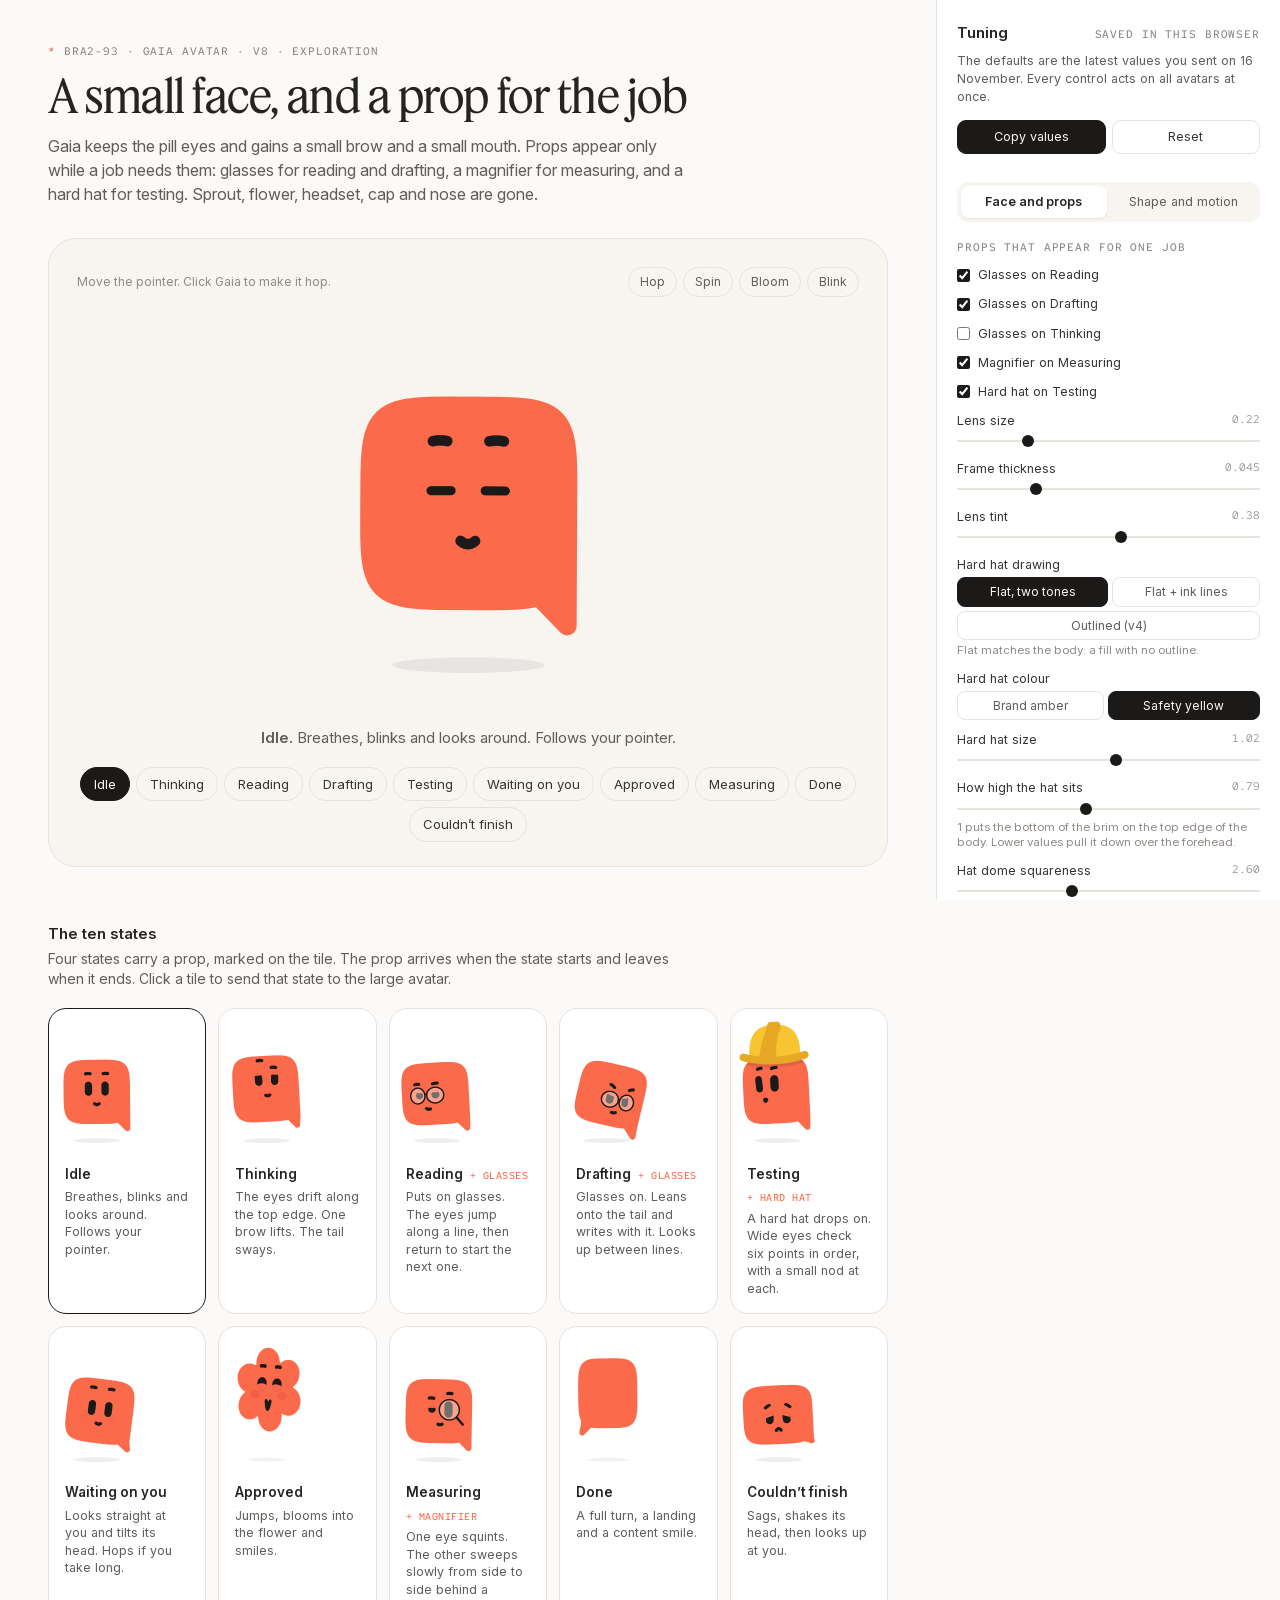
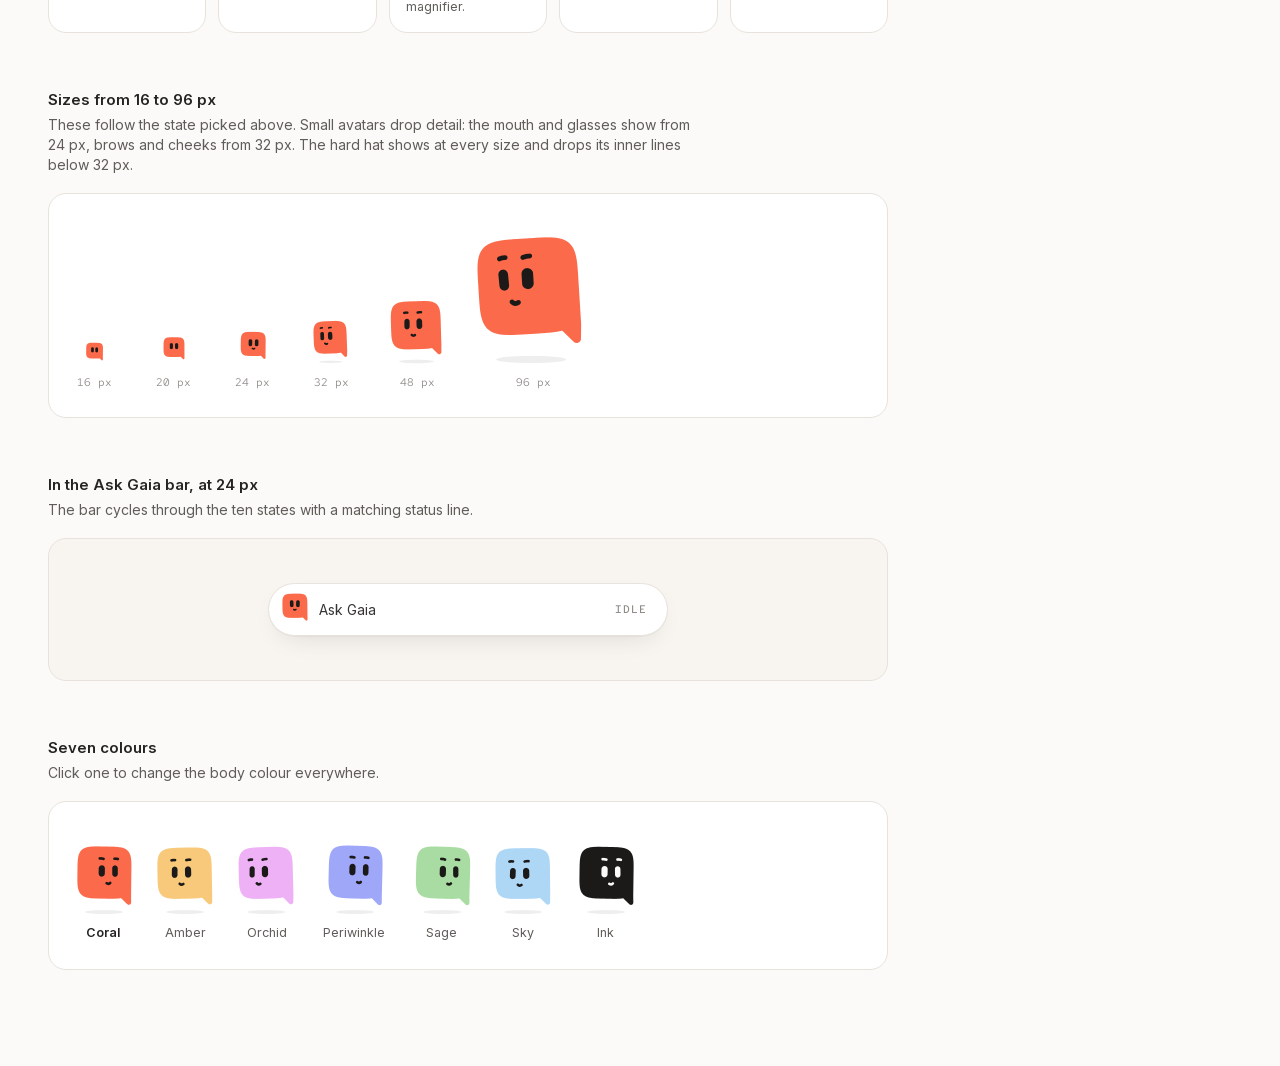
==== gaia-avatar/index.html @ 04c97f19 "feat: add the Gaia avatar exploration (v8)" ====
<!doctype html>
<html lang="en">
<head>
<meta charset="utf-8">
<meta name="viewport" content="width=device-width, initial-scale=1">
<title>Gaia avatar · v8</title>
<style>
@font-face { font-family: 'Feature Deck'; src: url('assets/fonts/FeatureDeck-Regular-Web.woff2') format('woff2'); font-weight: 400; font-display: swap; }
@font-face { font-family: 'Inter'; src: url('assets/fonts/InterVariable.woff2') format('woff2'); font-weight: 100 900; font-display: swap; }
@font-face { font-family: 'Red Hat Mono'; src: url('assets/fonts/RedHatMono-VF.woff2') format('woff2'); font-weight: 300 700; font-display: swap; }

:root {
  --paper: #FCFAF8; --cream: #F8F5F1; --white: #FFFFFF; --ink: #1B1A19;
  --head: #252423; --body: #363433; --text: #5F5C59; --mute: #8E8985;
  --border: #E8E2DC; --faded: #F0EBE5; --coral: #FB6B4B;
  --panel-w: 344px;
}
* { box-sizing: border-box; margin: 0; padding: 0; }
html { background: var(--paper); }
body { font-family: 'Inter', system-ui, sans-serif; color: var(--head); -webkit-font-smoothing: antialiased; font-size: 14px; line-height: 1.45; }
button { font: inherit; color: inherit; background: none; border: 0; cursor: pointer; }

.app { display: grid; grid-template-columns: minmax(0, 1fr) var(--panel-w); min-height: 100vh; }
main { padding: 44px 48px 96px; max-width: 1120px; width: 100%; margin: 0 auto; }

.label { font-family: 'Red Hat Mono', ui-monospace, monospace; font-size: 11px; letter-spacing: .08em; text-transform: uppercase; color: var(--mute); font-weight: 500; }
.label b { color: var(--coral); font-weight: 500; }
h1 { font-family: 'Feature Deck', 'Playfair Display', Georgia, serif; font-weight: 400; font-size: 46px; line-height: 1.05; letter-spacing: -.01em; margin: 12px 0 14px; }
.lede { max-width: 640px; color: var(--text); font-size: 16px; line-height: 1.5; }
h2 { font-size: 15px; font-weight: 600; margin: 0 0 4px; }
.sub { color: var(--text); margin-bottom: 18px; max-width: 660px; }
section.block { margin-top: 56px; }

/* Stage */
.stage { margin-top: 32px; border-radius: 28px; background: var(--cream); border: 1px solid var(--border); padding: 28px 28px 24px; position: relative; transition: background .35s, border-color .35s, color .35s; }
.stage[data-bg="white"] { background: var(--white); }
.stage[data-bg="ink"] { background: var(--ink); border-color: var(--ink); color: var(--paper); }
.stage[data-bg="ink"] .caption, .stage[data-bg="ink"] .stage-hint { color: #C0BBB5; }
.stage[data-bg="ink"] .chip { border-color: #363433; color: #C0BBB5; }
.stage[data-bg="ink"] .chip:hover { border-color: #5F5C59; color: var(--paper); }
.stage[data-bg="ink"] .chip.on { background: var(--paper); color: var(--ink); border-color: var(--paper); }
.stage[data-bg="ink"] .act { color: #C0BBB5; border-color: #363433; }
.stage[data-bg="ink"] .caption strong { color: var(--paper); }
.stage-top { display: flex; justify-content: space-between; align-items: center; }
.stage-hint { color: var(--mute); font-size: 12px; }
.acts { display: flex; gap: 6px; }
.act { font-size: 12px; padding: 5px 11px; border-radius: 999px; border: 1px solid var(--border); color: var(--text); transition: border-color .15s, color .15s; }
.act:hover { border-color: var(--mute); color: var(--head); }
.hero-wrap { height: 430px; display: flex; align-items: center; justify-content: center; padding-top: 50px; }
.caption { text-align: center; color: var(--text); min-height: 22px; margin-bottom: 18px; font-size: 15px; }
.caption strong { color: inherit; font-weight: 600; }
.chips { display: flex; flex-wrap: wrap; gap: 6px; justify-content: center; }
.chip { padding: 7px 13px; border-radius: 999px; border: 1px solid var(--border); background: transparent; font-size: 13px; color: var(--body); transition: background .15s, border-color .15s, color .15s; }
.chip:hover { border-color: var(--mute); }
.chip.on { background: var(--ink); border-color: var(--ink); color: var(--paper); }

/* Avatar host */
.av { position: relative; flex: none; cursor: pointer; }
.av canvas { position: absolute; pointer-events: none; display: block; }

/* Tiles */
.tiles { display: grid; grid-template-columns: repeat(5, minmax(0, 1fr)); gap: 12px; }
.tile { text-align: left; border: 1px solid var(--border); border-radius: 18px; background: var(--white); padding: 18px 16px 16px; display: flex; flex-direction: column; gap: 4px; transition: border-color .15s; }
.tile:hover { border-color: var(--mute); }
.tile.on { border-color: var(--ink); }
.tile .slot { height: 128px; display: flex; align-items: center; justify-content: center; padding-top: 22px; margin-bottom: 6px; }
.tile .name { font-weight: 600; font-size: 13.5px; display: flex; align-items: baseline; gap: 7px; flex-wrap: wrap; }
.tile .tag { font-family: 'Red Hat Mono', monospace; font-size: 10px; letter-spacing: .05em; text-transform: uppercase; color: var(--coral); font-weight: 500; }
.tile .what { color: var(--text); font-size: 12.5px; line-height: 1.4; }

/* Sizes, colours, bar */
.card { border: 1px solid var(--border); border-radius: 18px; background: var(--white); padding: 44px 28px 26px; }
.sizes { display: flex; align-items: flex-end; gap: 44px; }
.size { display: flex; flex-direction: column; align-items: center; gap: 12px; }
.size .px { font-family: 'Red Hat Mono', monospace; font-size: 11px; color: var(--mute); }
.colours { display: flex; gap: 30px; align-items: flex-end; }
.colour { display: flex; flex-direction: column; align-items: center; gap: 10px; font-size: 12.5px; color: var(--text); }
.colour.on { color: var(--head); font-weight: 600; }
.barwrap { background: var(--cream); border-radius: 18px; border: 1px solid var(--border); padding: 44px 28px; display: flex; justify-content: center; }
.bar { display: flex; align-items: center; gap: 12px; background: var(--white); border: 1px solid var(--border); border-radius: 999px; padding: 10px 20px 10px 14px; min-width: 400px; box-shadow: 0 1px 0 rgba(27,26,25,.03), 0 10px 28px -14px rgba(27,26,25,.18); }
.bar .status { font-size: 14px; color: var(--body); transition: opacity .22s; white-space: nowrap; }
.bar .status.out { opacity: 0; }
.bar .state { margin-left: auto; padding-left: 18px; }

/* Panel */
aside { position: sticky; top: 0; height: 100vh; overflow-y: auto; border-left: 1px solid var(--border); background: var(--white); padding: 22px 20px 40px; }
aside header { display: flex; align-items: baseline; justify-content: space-between; margin-bottom: 4px; }
aside .note { color: var(--text); font-size: 12.5px; margin-bottom: 14px; }
.panel-btns { display: flex; gap: 6px; margin-bottom: 6px; }
.pbtn { flex: 1; font-size: 12.5px; padding: 7px 10px; border-radius: 9px; border: 1px solid var(--border); color: var(--body); }
.pbtn:hover { border-color: var(--mute); }
.pbtn.primary { background: var(--ink); color: var(--paper); border-color: var(--ink); }
.toast { font-size: 12px; color: var(--text); min-height: 18px; margin-bottom: 4px; }
.tabs { display: flex; gap: 4px; background: var(--cream); border-radius: 11px; padding: 4px; margin-bottom: 4px; }
.tab { flex: 1; font-size: 12.5px; padding: 7px 8px; border-radius: 8px; color: var(--text); }
.tab.on { background: var(--white); color: var(--head); font-weight: 600; box-shadow: 0 1px 2px rgba(27,26,25,.08); }
.tabpane[hidden] { display: none; }
.grp { border-top: 1px solid var(--border); padding: 14px 0 6px; }
.tabpane .grp:first-child { border-top: 0; }
.grp h3 { font-family: 'Red Hat Mono', monospace; font-size: 11px; letter-spacing: .08em; text-transform: uppercase; color: var(--mute); font-weight: 500; margin-bottom: 10px; }
.row { display: grid; grid-template-columns: 1fr auto; column-gap: 8px; row-gap: 3px; margin-bottom: 11px; }
.row .lab { font-size: 12.5px; color: var(--body); }
.row output { font-family: 'Red Hat Mono', monospace; font-size: 11px; color: var(--mute); }
.row input[type=range] { grid-column: 1 / -1; }
.row .hint { grid-column: 1 / -1; font-size: 11.5px; color: var(--mute); line-height: 1.35; }
input[type=range] { -webkit-appearance: none; appearance: none; width: 100%; height: 16px; background: transparent; cursor: pointer; }
input[type=range]::-webkit-slider-runnable-track { height: 2px; background: var(--border); border-radius: 2px; }
input[type=range]::-webkit-slider-thumb { -webkit-appearance: none; width: 12px; height: 12px; border-radius: 50%; background: var(--ink); margin-top: -5px; transition: transform .12s; }
input[type=range]:hover::-webkit-slider-thumb { transform: scale(1.25); }
input[type=range]::-moz-range-track { height: 2px; background: var(--border); }
input[type=range]::-moz-range-thumb { width: 12px; height: 12px; border: 0; border-radius: 50%; background: var(--ink); }
.seg { grid-column: 1 / -1; display: flex; gap: 4px; flex-wrap: wrap; }
.seg button { flex: 1 1 auto; font-size: 12px; padding: 5px 9px; border-radius: 8px; border: 1px solid var(--border); color: var(--text); white-space: nowrap; }
.seg button.on { background: var(--ink); color: var(--paper); border-color: var(--ink); }
.swatches { grid-column: 1 / -1; display: flex; gap: 7px; }
.swatches button { width: 24px; height: 24px; border-radius: 8px; border: 1px solid rgba(27,26,25,.08); }
.swatches button.on { outline: 2px solid var(--ink); outline-offset: 2px; }
.check { display: flex; align-items: center; gap: 8px; font-size: 12.5px; color: var(--body); margin-bottom: 11px; cursor: pointer; }
.check input { accent-color: var(--ink); }

.strip-body { background: #fff; padding: 12px; }
</style>
</head>
<body>
<div class="app" id="app">
  <main>
    <div class="label"><b>*</b> BRA2-93 · Gaia avatar · v8 · exploration</div>
    <h1>A small face, and a prop for the job</h1>
    <p class="lede">Gaia keeps the pill eyes and gains a small brow and a small mouth. Props appear only while a job needs them: glasses for reading and drafting, a magnifier for measuring, and a hard hat for testing. Sprout, flower, headset, cap and nose are gone.</p>

    <div class="stage" id="stage" data-bg="cream">
      <div class="stage-top">
        <span class="stage-hint">Move the pointer. Click Gaia to make it hop.</span>
        <div class="acts" id="acts"></div>
      </div>
      <div class="hero-wrap"><div class="av" id="hero"></div></div>
      <p class="caption" id="caption"></p>
      <div class="chips" id="chips"></div>
    </div>

    <section class="block">
      <h2>The ten states</h2>
      <p class="sub">Four states carry a prop, marked on the tile. The prop arrives when the state starts and leaves when it ends. Click a tile to send that state to the large avatar.</p>
      <div class="tiles" id="tiles"></div>
    </section>

    <section class="block">
      <h2>Sizes from 16 to 96 px</h2>
      <p class="sub">These follow the state picked above. Small avatars drop detail: the mouth and glasses show from 24 px, brows and cheeks from 32 px. The hard hat shows at every size and drops its inner lines below 32 px.</p>
      <div class="card"><div class="sizes" id="sizes"></div></div>
    </section>

    <section class="block">
      <h2>In the Ask Gaia bar, at 24 px</h2>
      <p class="sub">The bar cycles through the ten states with a matching status line.</p>
      <div class="barwrap"><div class="bar"><div class="av" id="barAv"></div><span class="status" id="barStatus"></span><span class="label state" id="barState"></span></div></div>
    </section>

    <section class="block">
      <h2>Seven colours</h2>
      <p class="sub">Click one to change the body colour everywhere.</p>
      <div class="card"><div class="colours" id="colours"></div></div>
    </section>
  </main>

  <aside>
    <header><h2>Tuning</h2><span class="label">saved in this browser</span></header>
    <p class="note">The defaults are the latest values you sent on 16 November. Every control acts on all avatars at once.</p>
    <div class="panel-btns">
      <button class="pbtn primary" id="copy">Copy values</button>
      <button class="pbtn" id="reset">Reset</button>
    </div>
    <div class="toast" id="toast"></div>
    <div class="tabs">
      <button class="tab on" data-tab="features">Face and props</button>
      <button class="tab" data-tab="base">Shape and motion</button>
    </div>
    <div class="tabpane" id="pane-features"></div>
    <div class="tabpane" id="pane-base" hidden></div>
  </aside>
</div>

<script src="assets/v8-avatar.js"></script>
<script>
(() => {
'use strict';
const { params, DEFAULTS, BASE_GROUPS, FEATURE_GROUPS, COLOURS, STATES, STATE_ORDER, propOf, Avatar, avatars, pointer, saveParams } = window.GaiaV8;
const $ = (s) => document.querySelector(s);
const el = (tag, attrs = {}, text) => { const n = document.createElement(tag); for (const k in attrs) n.setAttribute(k, attrs[k]); if (text !== undefined) n.textContent = text; return n; };

/* ───────── check mode: ?strip=<state>,<state>&do=<move> lays frames out in a grid ───────── */
const q = new URLSearchParams(location.search);
if (q.has('strip')) {
  document.body.className = 'strip-body'; document.body.innerHTML = '';
  const names = q.get('strip').split(','), n = +q.get('n') || 20, step = +q.get('step') || 0.08, px = +q.get('px') || 90, cols = +q.get('cols') || 10, act = q.get('do');
  if (q.get('colour')) params.colour = '#' + q.get('colour');
  if (q.get('set')) Object.assign(params, JSON.parse(q.get('set')));
  const cell = Math.round(px * 2.1), rows = Math.ceil(n / cols), out = document.createElement('canvas');
  out.width = cols * cell; out.height = rows * cell * names.length; document.body.appendChild(out);
  const octx = out.getContext('2d'); octx.fillStyle = '#F8F5F1'; octx.fillRect(0, 0, out.width, out.height);
  names.forEach((st, row) => {
    const a = new Avatar(document.createElement('div'), { px, seed: 3, detached: true });
    for (let i = 0; i < 90; i++) a.update(1 / 60);
    if (STATES[st]) a.setState(st);
    if (act === 'spin') a.spinOnce(); if (act === 'hop') a.hop(1); if (act === 'bloom') a.bloomPulse(); if (act === 'colour') a.setColour('#9FA7F8', true);
    for (let f = 0; f < n; f++) {
      const sub = Math.max(1, Math.round(step * 120)); for (let i = 0; i < sub; i++) a.update(step / sub);
      a.draw();
      const x = (f % cols) * cell, y = (row * rows + Math.floor(f / cols)) * cell, off = (a.box - cell) / 2;
      octx.drawImage(a.canvas, off * a.dpr, off * a.dpr, cell * a.dpr, cell * a.dpr, x, y, cell, cell);
      octx.strokeStyle = '#E8E2DC'; octx.strokeRect(x + 0.5, y + 0.5, cell, cell);
    }
  });
  return;
}

/* ───────── page ───────── */
const hero = new Avatar($('#hero'), { px: 210, seed: 7 });
$('#hero').addEventListener('click', () => { hero.hop(1); hero.blink(1); });

const followers = [];
function setHeroState(name) {
  hero.setState(name); followers.forEach((f) => f.setState(name));
  document.querySelectorAll('[data-state]').forEach((b) => b.classList.toggle('on', b.dataset.state === name));
  const S = STATES[name];
  $('#caption').innerHTML = ''; $('#caption').append(el('strong', {}, S.name + '. '), S.what);
}

STATE_ORDER.forEach((name) => {
  const chip = el('button', { class: 'chip', 'data-state': name }, STATES[name].name);
  chip.addEventListener('click', () => setHeroState(name)); $('#chips').appendChild(chip);
});
[['Hop', (a) => a.hop(1)], ['Spin', (a) => a.spinOnce()], ['Bloom', (a) => a.bloomPulse()], ['Blink', (a) => a.blink(2)]].forEach(([label, fn]) => {
  const b = el('button', { class: 'act' }, label); b.addEventListener('click', () => fn(hero)); $('#acts').appendChild(b);
});

/* each tile names the prop its state carries, if the panel has it switched on */
const tags = [];
const refreshTags = () => tags.forEach(([name, tag]) => { const prop = propOf(params, name); tag.textContent = prop ? '+ ' + prop : ''; });
STATE_ORDER.forEach((name, i) => {
  const tile = el('button', { class: 'tile', 'data-state': name });
  const slot = el('div', { class: 'slot' }), host = el('div', { class: 'av' });
  const nameEl = el('div', { class: 'name' }, STATES[name].name), tag = el('span', { class: 'tag' }); nameEl.appendChild(tag); tags.push([name, tag]);
  slot.appendChild(host); tile.append(slot, nameEl, el('div', { class: 'what' }, STATES[name].what));
  tile.addEventListener('click', () => { setHeroState(name); $('#stage').scrollIntoView({ behavior: 'smooth', block: 'start' }); });
  $('#tiles').appendChild(tile);
  new Avatar(host, { px: 64, state: name, seed: 20 + i });
});

[16, 20, 24, 32, 48, 96].forEach((px, i) => {
  const box = el('div', { class: 'size' }), host = el('div', { class: 'av' });
  box.append(host, el('div', { class: 'px' }, px + ' px')); $('#sizes').appendChild(box);
  followers.push(new Avatar(host, { px, seed: 50 + i }));
});

const barAv = new Avatar($('#barAv'), { px: 24, seed: 71 });
let barIdx = 0;
function barNext() {
  const name = STATE_ORDER[barIdx % STATE_ORDER.length]; barIdx++;
  const status = $('#barStatus'); status.classList.add('out');
  setTimeout(() => { status.textContent = STATES[name].status; $('#barState').textContent = STATES[name].name; status.classList.remove('out'); barAv.setState(name); }, 220);
}
barNext(); setInterval(barNext, 3800);

const colourEls = [];
COLOURS.forEach(([label, hex], i) => {
  const box = el('button', { class: 'colour', 'data-hex': hex }), host = el('div', { class: 'av' });
  box.append(host, el('span', {}, label)); box.addEventListener('click', () => setColour(hex)); $('#colours').appendChild(box);
  new Avatar(host, { px: 52, seed: 90 + i, colour: hex }); colourEls.push(box);
});
function setColour(hex) {
  params.colour = hex; saveParams();
  avatars.forEach((a) => { if (!a.fixedColour) a.setColour(hex, true); });
  markColour();
}
function markColour() {
  colourEls.forEach((b) => b.classList.toggle('on', b.dataset.hex === params.colour));
  document.querySelectorAll('.swatches button').forEach((b) => b.classList.toggle('on', b.dataset.hex === params.colour));
}

/* ───────── panel ───────── */
const fmt = (it, v) => (it.step >= 1 ? String(Math.round(v)) : v.toFixed(it.step < 0.01 ? 3 : 2)) + (it.unit || '');
function buildGroups(root, groups, isFeature) {
  root.innerHTML = '';
  const changed = () => { saveParams(); if (isFeature) refreshTags(); };
  groups.forEach((g) => {
    const sec = el('section', { class: 'grp' }); sec.appendChild(el('h3', {}, g.name));
    g.items.forEach((it) => {
      if (it.type === 'toggle') {
        const lab = el('label', { class: 'check' }), box = el('input', { type: 'checkbox' }); box.checked = params[it.k];
        box.addEventListener('change', () => { params[it.k] = box.checked; changed(); }); lab.append(box, it.label); sec.appendChild(lab); return;
      }
      const row = el('div', { class: 'row' }); row.appendChild(el('span', { class: 'lab' }, it.label));
      if (it.type === 'seg' || it.type === 'chips') {
        row.appendChild(el('span')); const seg = el('div', { class: 'seg' });
        it.options.forEach(([val, label]) => {
          const b = el('button', {}, label); b.classList.toggle('on', params[it.k] === val);
          b.addEventListener('click', () => { params[it.k] = val; changed(); seg.querySelectorAll('button').forEach((x) => x.classList.toggle('on', x === b)); applyLook(); });
          seg.appendChild(b);
        });
        row.appendChild(seg);
      } else if (it.type === 'swatch') {
        row.appendChild(el('span')); const sw = el('div', { class: 'swatches' });
        COLOURS.forEach(([label, hex]) => { const b = el('button', { title: label, 'data-hex': hex, style: `background:${hex}` }); b.addEventListener('click', () => setColour(hex)); sw.appendChild(b); });
        row.appendChild(sw);
      } else {
        const out = el('output', {}, fmt(it, params[it.k]));
        const input = el('input', { type: 'range', min: it.min, max: it.max, step: it.step }); input.value = params[it.k];
        input.addEventListener('input', () => { params[it.k] = +input.value; out.textContent = fmt(it, params[it.k]); changed(); });
        row.append(out, input);
      }
      if (it.hint) row.appendChild(el('span', { class: 'hint' }, it.hint));
      sec.appendChild(row);
    });
    root.appendChild(sec);
  });
}
function buildPanel() { buildGroups($('#pane-features'), FEATURE_GROUPS, true); buildGroups($('#pane-base'), BASE_GROUPS, false); markColour(); refreshTags(); }
function applyLook() { $('#stage').dataset.bg = params.backdrop; }
document.querySelectorAll('.tab').forEach((t) => t.addEventListener('click', () => {
  document.querySelectorAll('.tab').forEach((x) => x.classList.toggle('on', x === t));
  $('#pane-features').hidden = t.dataset.tab !== 'features'; $('#pane-base').hidden = t.dataset.tab !== 'base';
}));
const toast = (msg) => { $('#toast').textContent = msg; clearTimeout(toast.t); toast.t = setTimeout(() => { $('#toast').textContent = ''; }, 4200); };
$('#reset').addEventListener('click', () => {
  const colourChanged = params.colour !== DEFAULTS.colour;
  Object.assign(params, DEFAULTS); saveParams(); buildPanel(); applyLook();
  if (colourChanged) avatars.forEach((a) => { if (!a.fixedColour) a.setColour(params.colour, true); });
  toast('Back to the values you sent.');
});
$('#copy').addEventListener('click', async () => {
  const text = JSON.stringify(params, null, 1);
  try { await navigator.clipboard.writeText(text); toast('Copied. Paste the values into the chat.'); }
  catch (e) { window.prompt('Copy these values:', text); }
});

buildPanel(); applyLook(); setHeroState('idle');
/* pointer */
window.addEventListener('pointermove', (e) => { pointer.x = e.clientX; pointer.y = e.clientY; pointer.active = true; pointer.last = performance.now(); });
document.addEventListener('pointerleave', () => { pointer.active = false; });

/* only animate what is on screen */
if ('IntersectionObserver' in window) {
  const io = new IntersectionObserver((entries) => entries.forEach((en) => { const a = avatars.find((x) => x.host === en.target); if (a) a.visible = en.isIntersecting; }), { rootMargin: '160px' });
  avatars.forEach((a) => io.observe(a.host));
}

let last = performance.now();
function frame(now) {
  const dt = Math.min(0.05, (now - last) / 1000); last = now;
  if (pointer.active && now - pointer.last > 3500) pointer.active = false;
  for (const a of avatars) { if (!a.visible) continue; a.update(dt); a.draw(); }
  requestAnimationFrame(frame);
}
requestAnimationFrame(frame);
})();
</script>
</body>
</html>
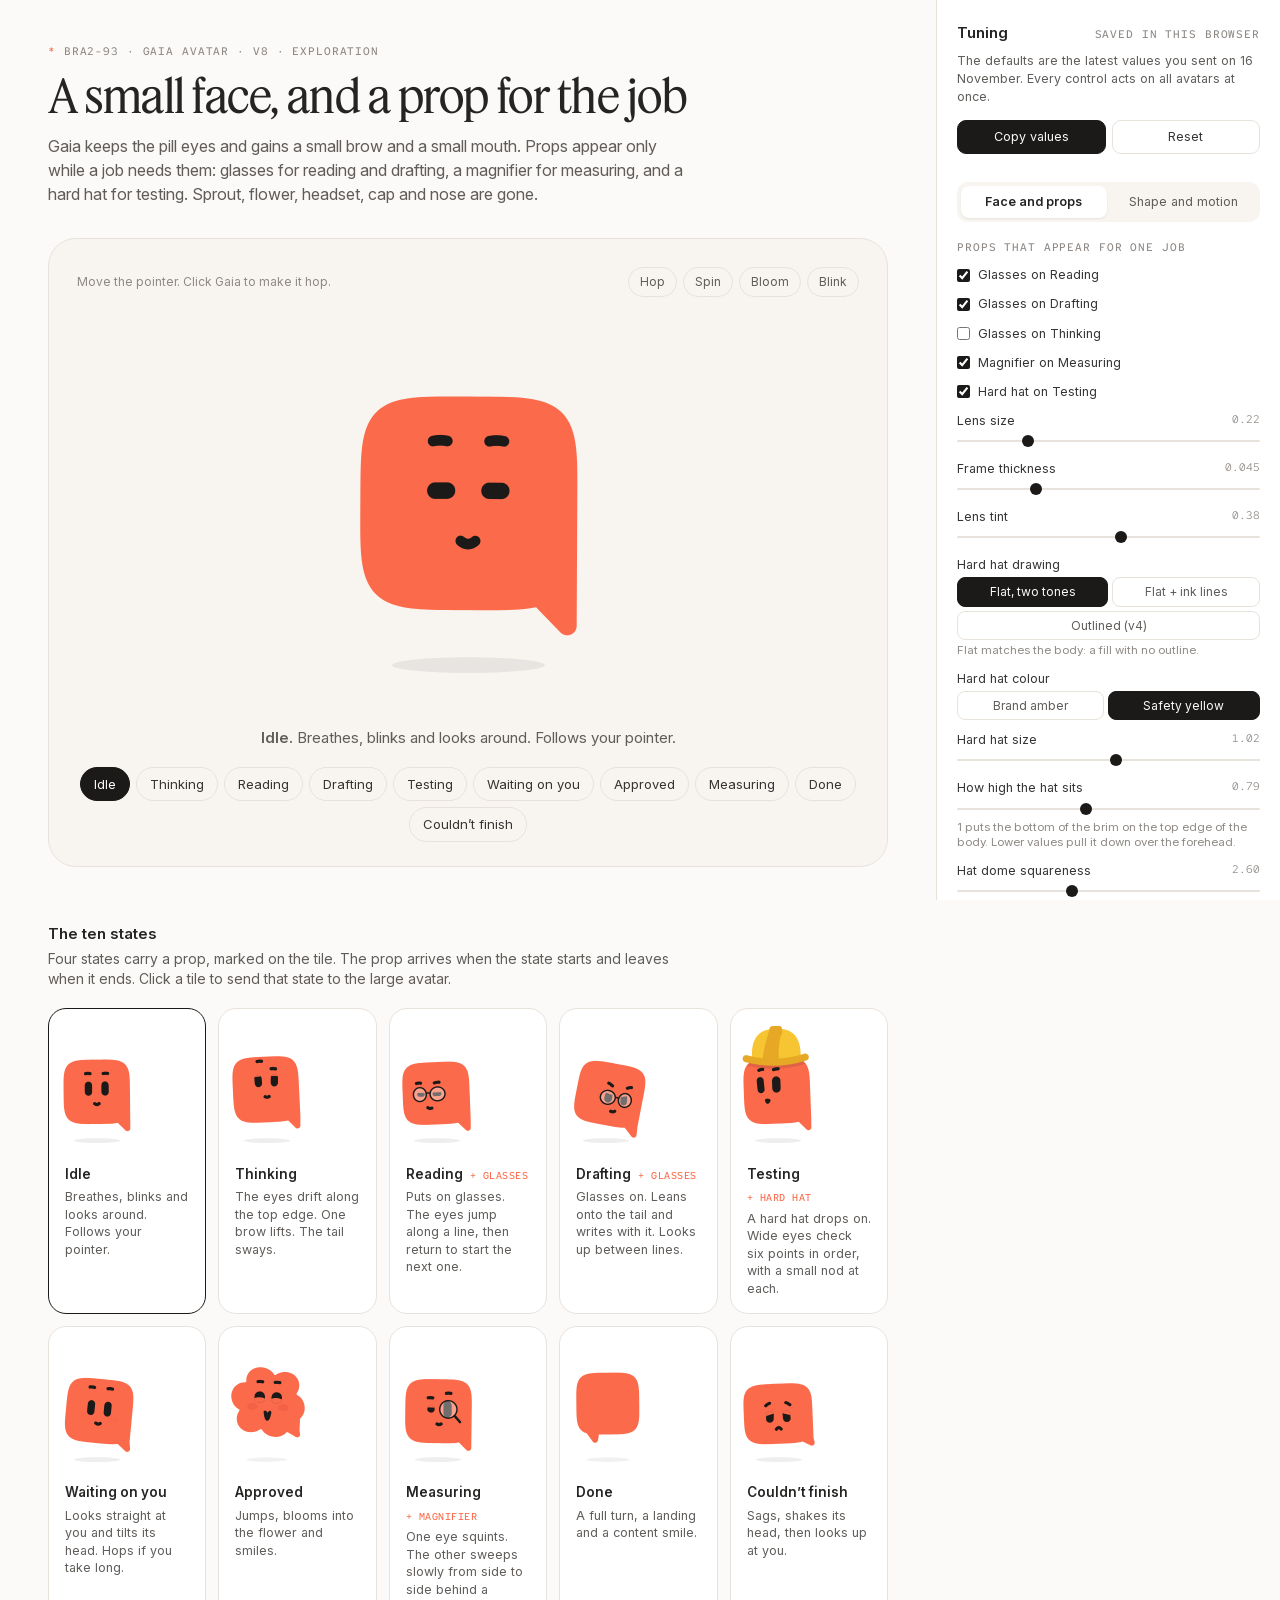
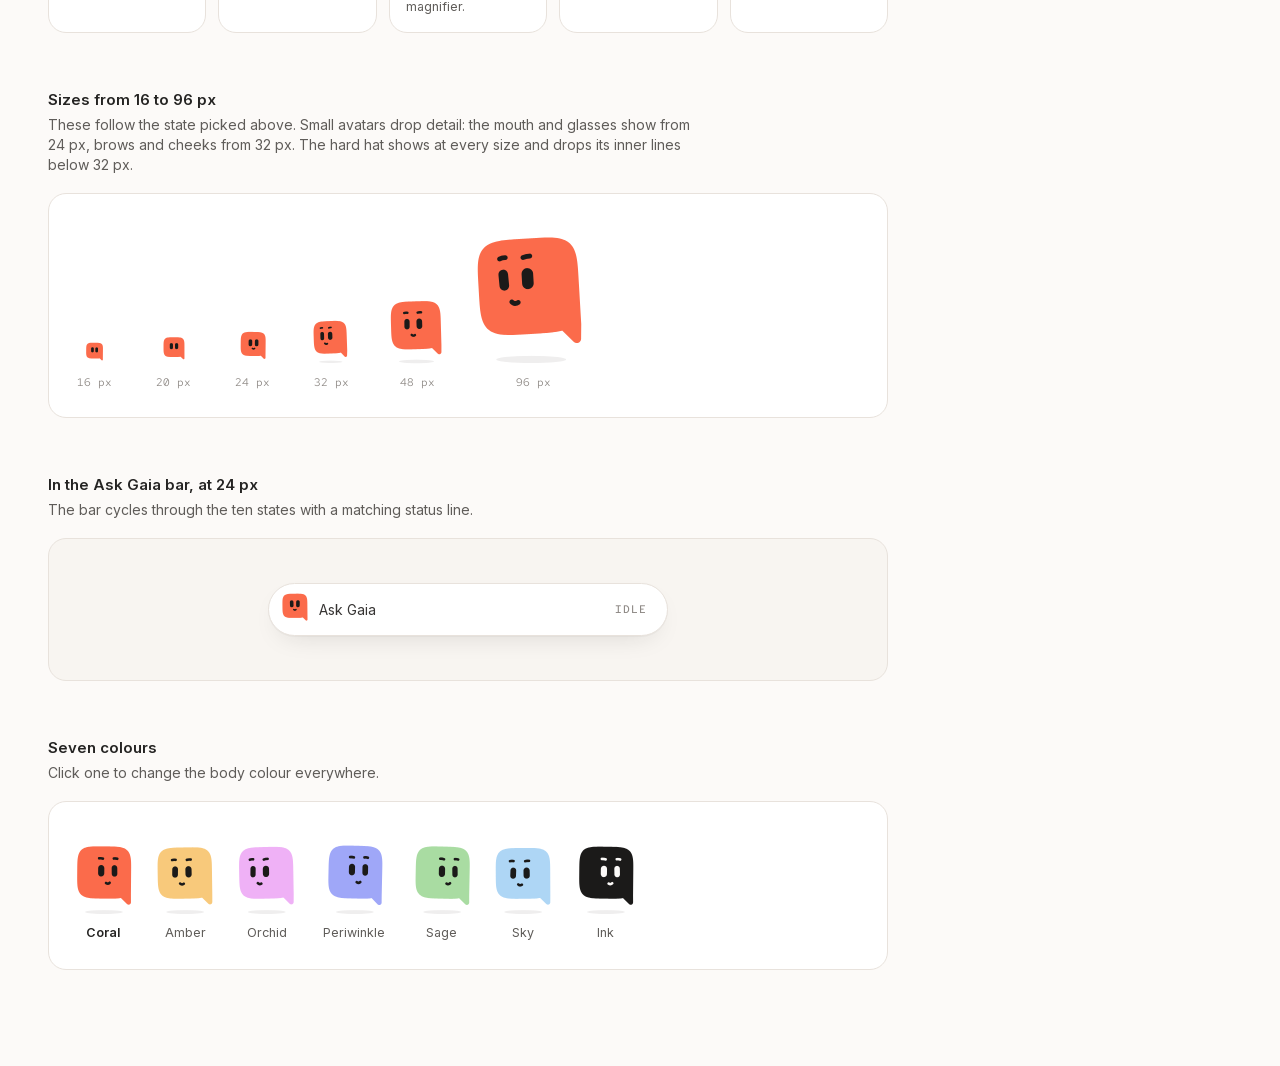
==== commit b65aac49: "chore: ask search engines to skip the Gaia avatar page" ====
--- a/gaia-avatar/index.html
+++ b/gaia-avatar/index.html
@@ -3,6 +3,7 @@
 <head>
 <meta charset="utf-8">
 <meta name="viewport" content="width=device-width, initial-scale=1">
+<meta name="robots" content="noindex, nofollow">
 <title>Gaia avatar · v8</title>
 <style>
 @font-face { font-family: 'Feature Deck'; src: url('assets/fonts/FeatureDeck-Regular-Web.woff2') format('woff2'); font-weight: 400; font-display: swap; }
